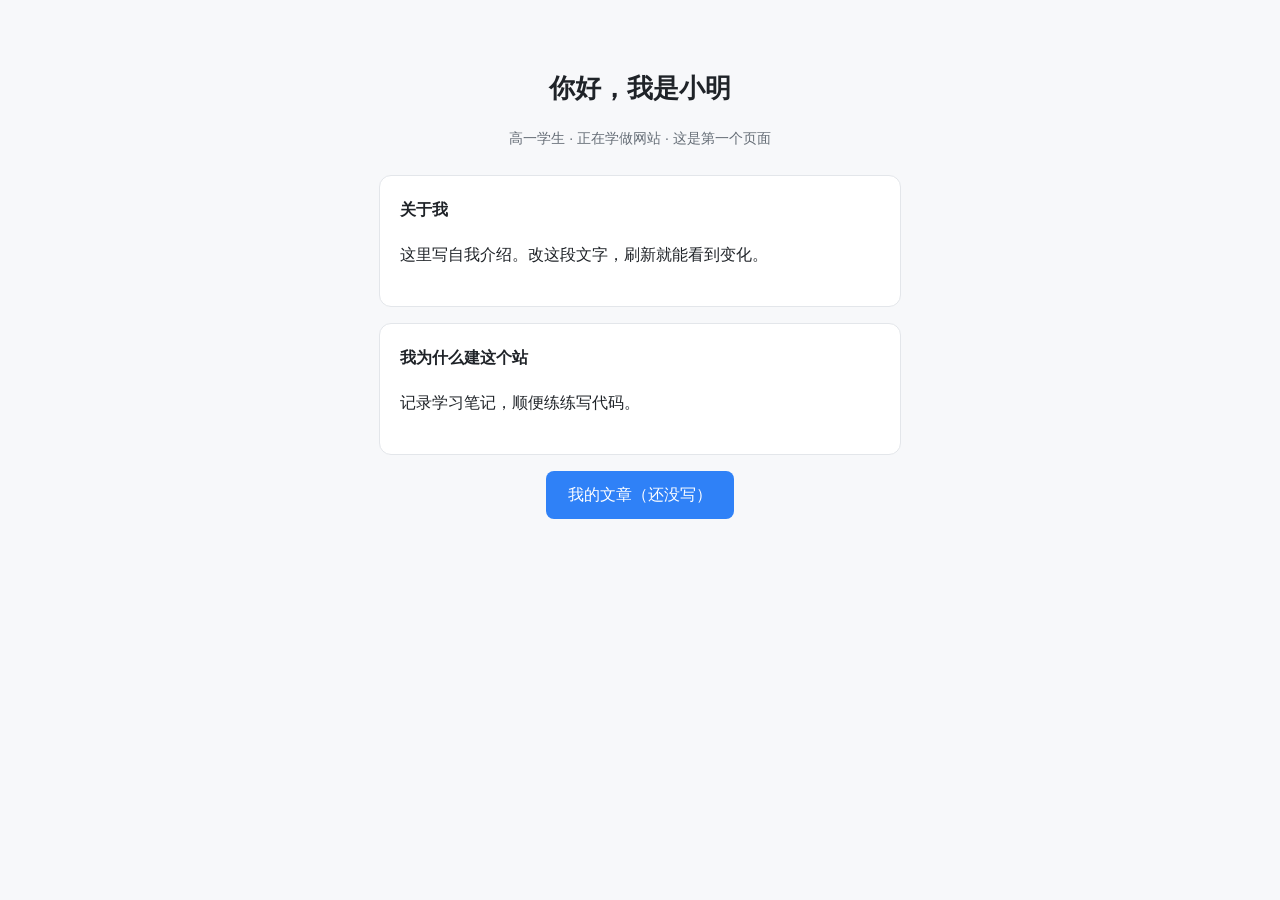
==== index.html @ 895963ff "index" ====
<!DOCTYPE html>
<html lang="zh-CN">
<head>
  <meta charset="UTF-8">
  <meta name="viewport" content="width=device-width, initial-scale=1.0">
  <title>我的第一个网站</title>
  <style>
    body { font-family: sans-serif; background: #f7f8fa; color: #1f2328;
           line-height: 1.8; padding: 40px 20px; text-align: center; }
    h1 { font-size: 26px; margin-bottom: 8px; }
    .sub { color: #656d76; font-size: 14px; margin-bottom: 24px; }
    .card { background: #fff; border: 1px solid #e3e6ea; border-radius: 12px;
            padding: 20px; max-width: 480px; margin: 0 auto 16px; text-align: left; }
    .btn { display: inline-block; background: #2f81f7; color: #fff;
           padding: 10px 22px; border-radius: 8px; text-decoration: none; }
  </style>
</head>
<body>
  <h1>你好，我是小明</h1>
  <p class="sub">高一学生 · 正在学做网站 · 这是第一个页面</p>

  <div class="card">
    <strong>关于我</strong>
    <p>这里写自我介绍。改这段文字，刷新就能看到变化。</p>
  </div>

  <div class="card">
    <strong>我为什么建这个站</strong>
    <p>记录学习笔记，顺便练练写代码。</p>
  </div>

  <a class="btn" href="#">我的文章（还没写）</a>
</body>
</html>
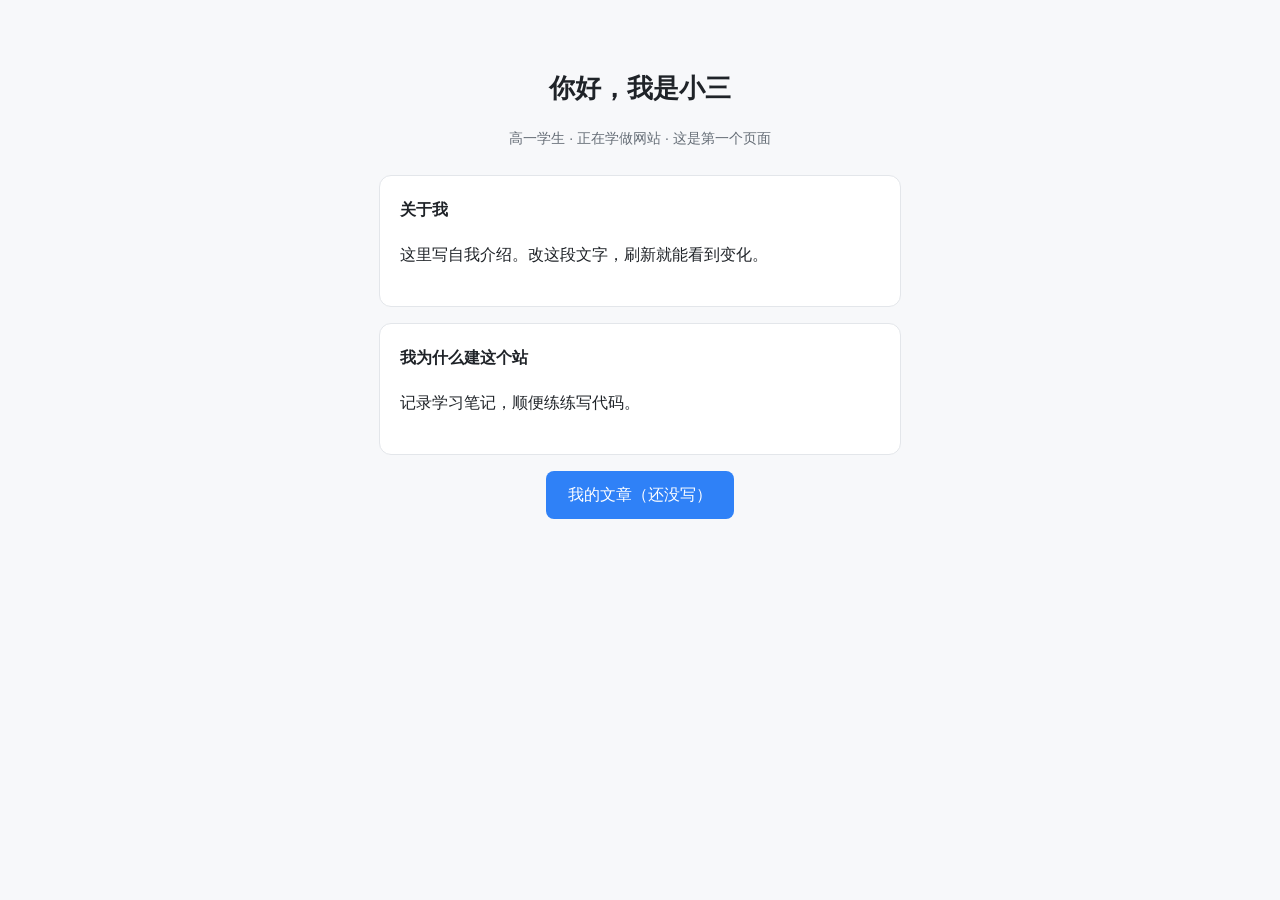
==== commit 1c0c9dab: "Change header text from 小明 to 小三" ====
--- a/index.html
+++ b/index.html
@@ -16,7 +16,7 @@
   </style>
 </head>
 <body>
-  <h1>你好，我是小明</h1>
+  <h1>你好，我是小三</h1>
   <p class="sub">高一学生 · 正在学做网站 · 这是第一个页面</p>
 
   <div class="card">
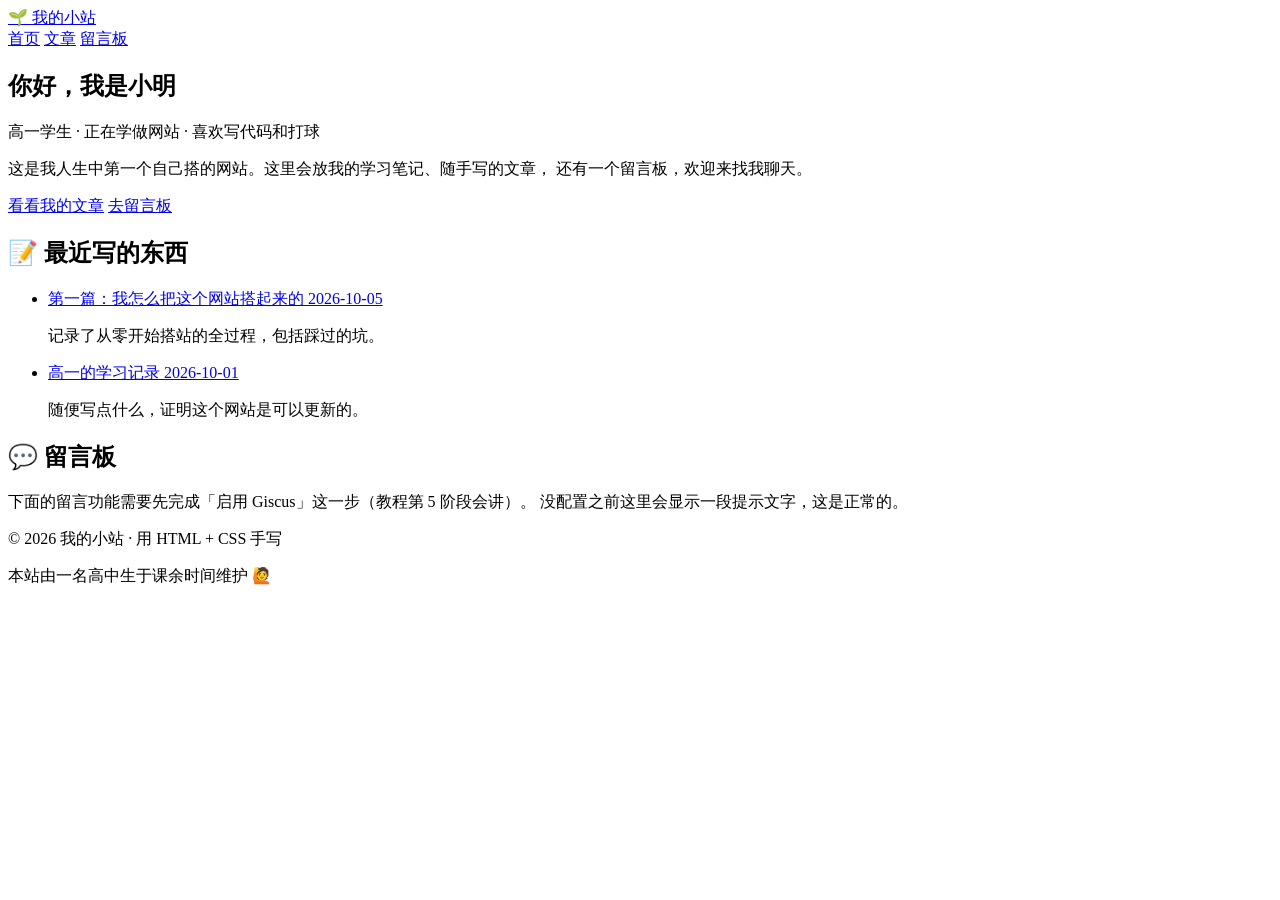
==== commit 5dd07dcf: "Enhance index.html with navigation and new sections Added a header navigation and improved the struc" ====
--- a/index.html
+++ b/index.html
@@ -2,33 +2,102 @@
 <html lang="zh-CN">
 <head>
   <meta charset="UTF-8">
+  <!-- 这一行很重要：让网页在手机上按屏幕宽度显示，不然手机上会缩得很小 -->
   <meta name="viewport" content="width=device-width, initial-scale=1.0">
   <title>我的第一个网站</title>
-  <style>
-    body { font-family: sans-serif; background: #f7f8fa; color: #1f2328;
-           line-height: 1.8; padding: 40px 20px; text-align: center; }
-    h1 { font-size: 26px; margin-bottom: 8px; }
-    .sub { color: #656d76; font-size: 14px; margin-bottom: 24px; }
-    .card { background: #fff; border: 1px solid #e3e6ea; border-radius: 12px;
-            padding: 20px; max-width: 480px; margin: 0 auto 16px; text-align: left; }
-    .btn { display: inline-block; background: #2f81f7; color: #fff;
-           padding: 10px 22px; border-radius: 8px; text-decoration: none; }
-  </style>
+  <meta name="description" content="这是我的个人网站">
+  <link rel="stylesheet" href="style.css">
 </head>
 <body>
-  <h1>你好，我是小三</h1>
-  <p class="sub">高一学生 · 正在学做网站 · 这是第一个页面</p>
 
-  <div class="card">
-    <strong>关于我</strong>
-    <p>这里写自我介绍。改这段文字，刷新就能看到变化。</p>
-  </div>
+  <!-- ============ 顶部导航 ============ -->
+  <header class="site-header">
+    <div class="wrap">
+      <a href="index.html" class="logo">🌱 我的小站</a>
+      <nav>
+        <a href="index.html">首页</a>
+        <a href="posts.html">文章</a>
+        <a href="#guestbook">留言板</a>
+      </nav>
+    </div>
+  </header>
 
-  <div class="card">
-    <strong>我为什么建这个站</strong>
-    <p>记录学习笔记，顺便练练写代码。</p>
-  </div>
+  <!-- ============ 自我介绍区 ============ -->
+  <section class="hero">
+    <div class="wrap">
+      <!-- 把下面的名字换成你自己的 -->
+      <h1>你好，我是小明</h1>
+      <p class="subtitle">高一学生 · 正在学做网站 · 喜欢写代码和打球</p>
+      <p class="intro">
+        这是我人生中第一个自己搭的网站。这里会放我的学习笔记、随手写的文章，
+        还有一个留言板，欢迎来找我聊天。
+      </p>
+      <div class="links">
+        <a class="btn" href="posts.html">看看我的文章</a>
+        <a class="btn btn-ghost" href="#guestbook">去留言板</a>
+      </div>
+    </div>
+  </section>
 
-  <a class="btn" href="#">我的文章（还没写）</a>
+  <!-- ============ 最近的文章 ============ -->
+  <section class="section">
+    <div class="wrap">
+      <h2>📝 最近写的东西</h2>
+      <ul class="post-list">
+        <li>
+          <a href="posts.html">
+            <span class="title">第一篇：我怎么把这个网站搭起来的</span>
+            <span class="date">2026-10-05</span>
+          </a>
+          <p class="desc">记录了从零开始搭站的全过程，包括踩过的坑。</p>
+        </li>
+        <li>
+          <a href="posts.html">
+            <span class="title">高一的学习记录</span>
+            <span class="date">2026-10-01</span>
+          </a>
+          <p class="desc">随便写点什么，证明这个网站是可以更新的。</p>
+        </li>
+      </ul>
+    </div>
+  </section>
+
+  <!-- ============ 留言板 ============ -->
+  <section class="section" id="guestbook">
+    <div class="wrap">
+      <h2>💬 留言板</h2>
+      <p class="hint">
+        下面的留言功能需要先完成「启用 Giscus」这一步（教程第 5 阶段会讲）。
+        没配置之前这里会显示一段提示文字，这是正常的。
+      </p>
+
+      <!-- ↓↓↓ 留言区：把下面 data-repo 那一行换成你自己的 GitHub 仓库名 ↓↓↓ -->
+      <script src="https://giscus.app/client.js"
+        data-repo="chenmokeji/mysite"
+        data-repo-id="R_kgDOU9j9aw"
+        data-category="Announcements"
+        data-category-id="DIC_kwDOU9j9a84DHJGm"
+        data-mapping="pathname"
+        data-strict="0"
+        data-reactions-enabled="1"
+        data-emit-metadata="0"
+        data-input-position="bottom"
+        data-theme="preferred_color_scheme"
+        data-lang="zh-CN"
+        crossorigin="anonymous"
+        async>
+      </script>
+      <!-- ↑↑↑ 留言区结束 ↑↑↑ -->
+    </div>
+  </section>
+
+  <!-- ============ 底部 ============ -->
+  <footer class="site-footer">
+    <div class="wrap">
+      <p>© 2026 我的小站 · 用 HTML + CSS 手写</p>
+      <p class="tiny">本站由一名高中生于课余时间维护 🙋</p>
+    </div>
+  </footer>
+
 </body>
 </html>
